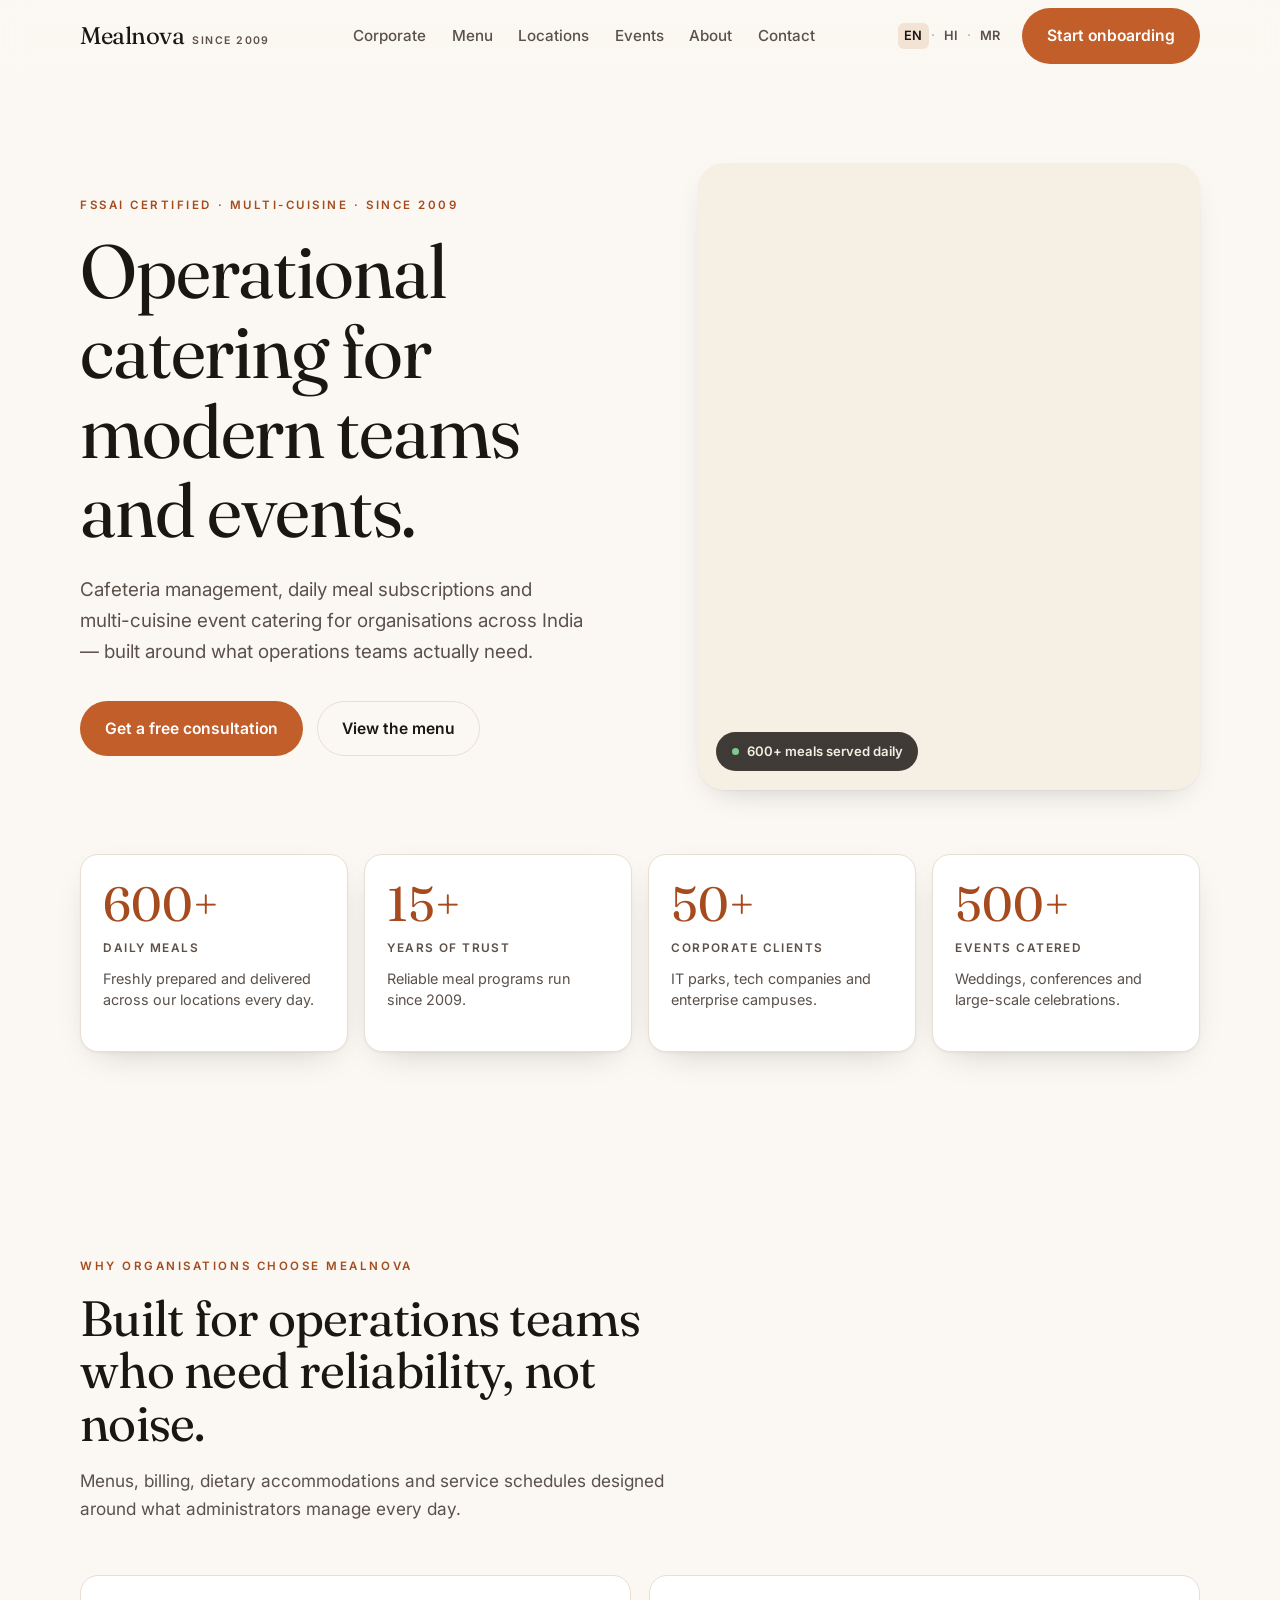
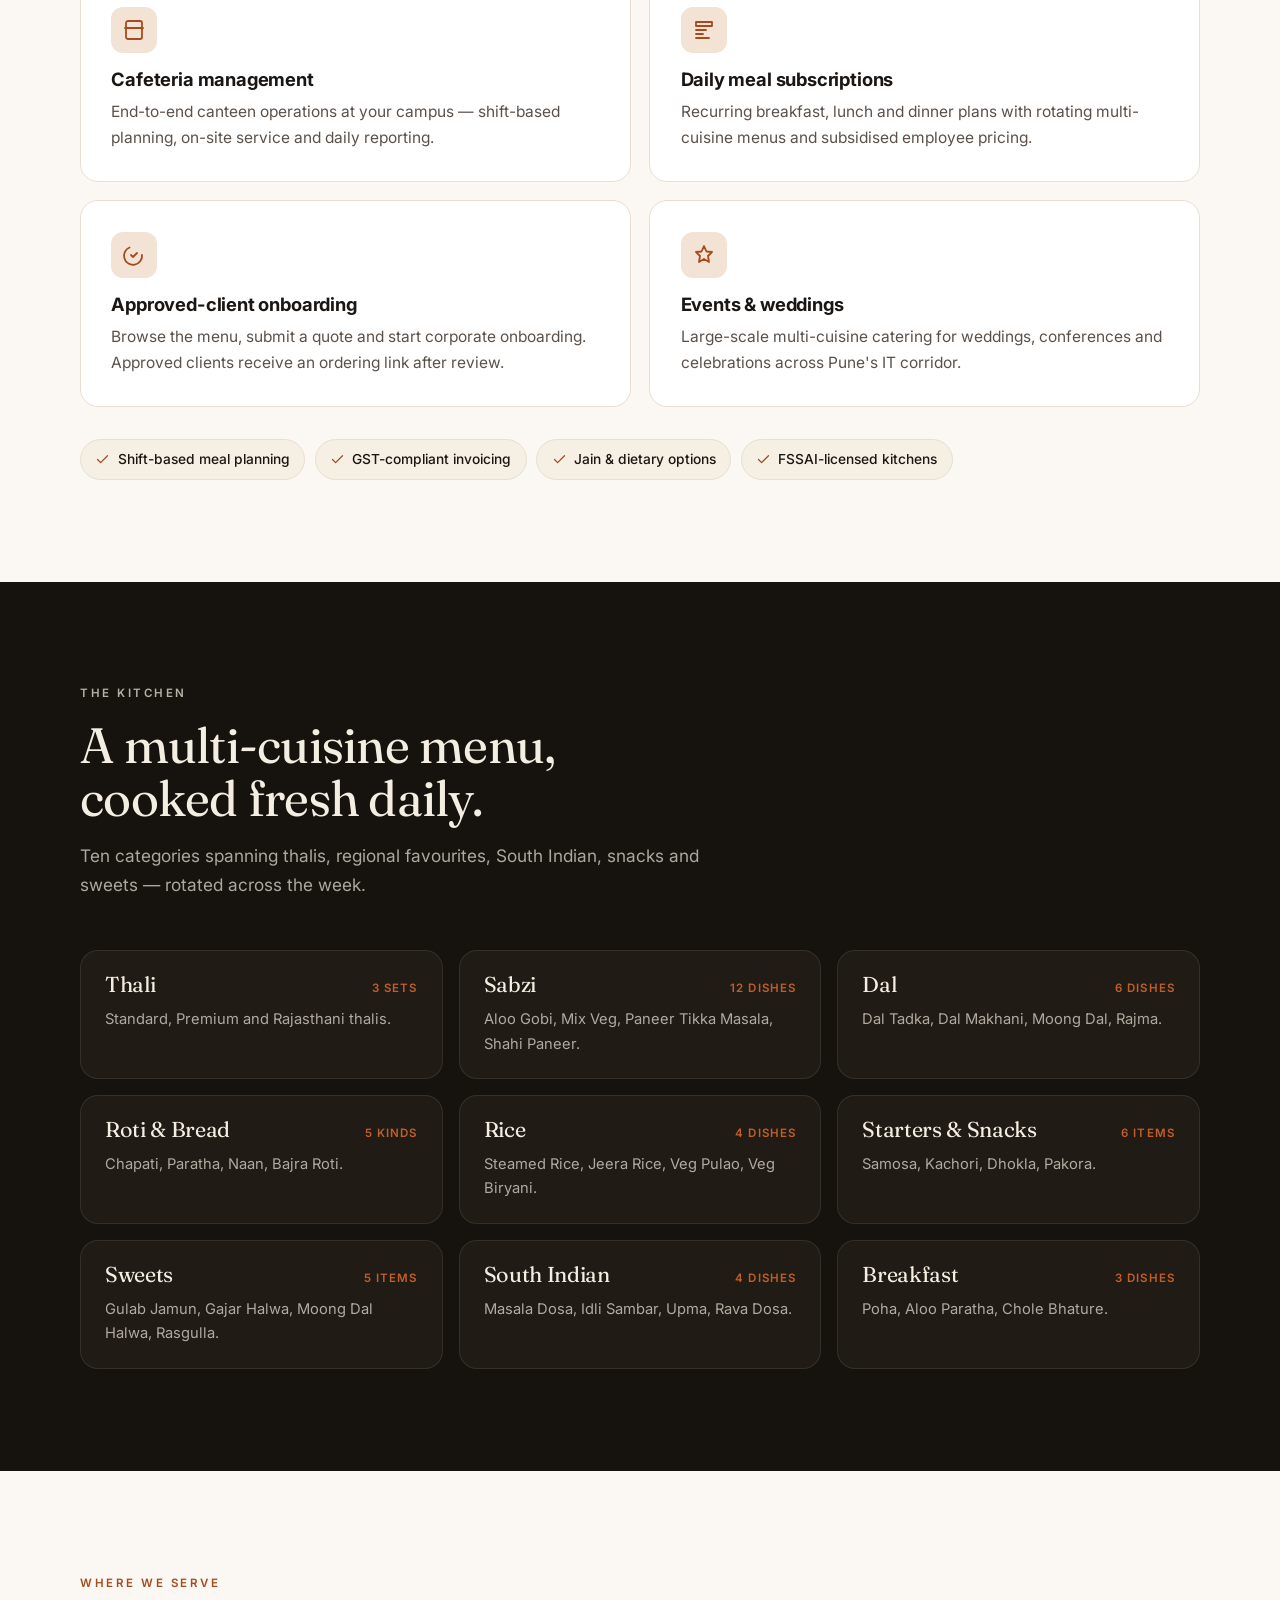
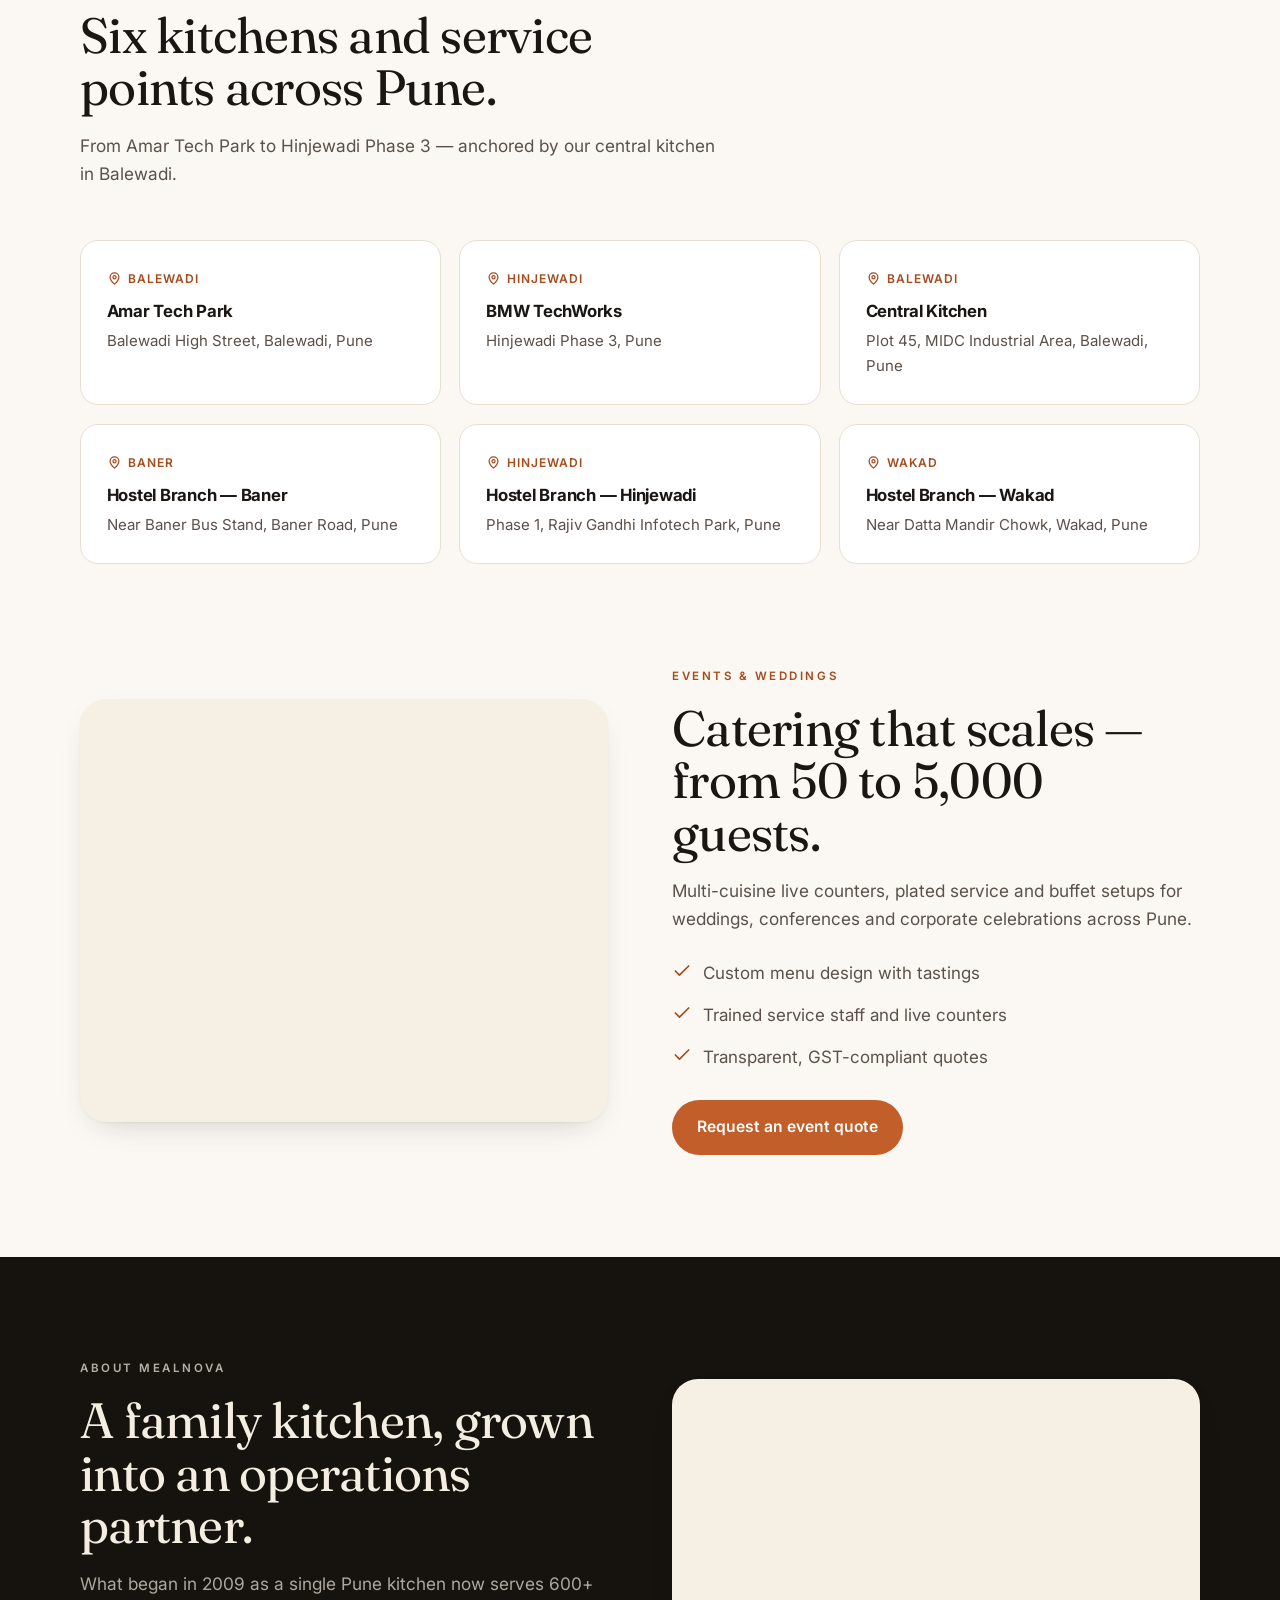
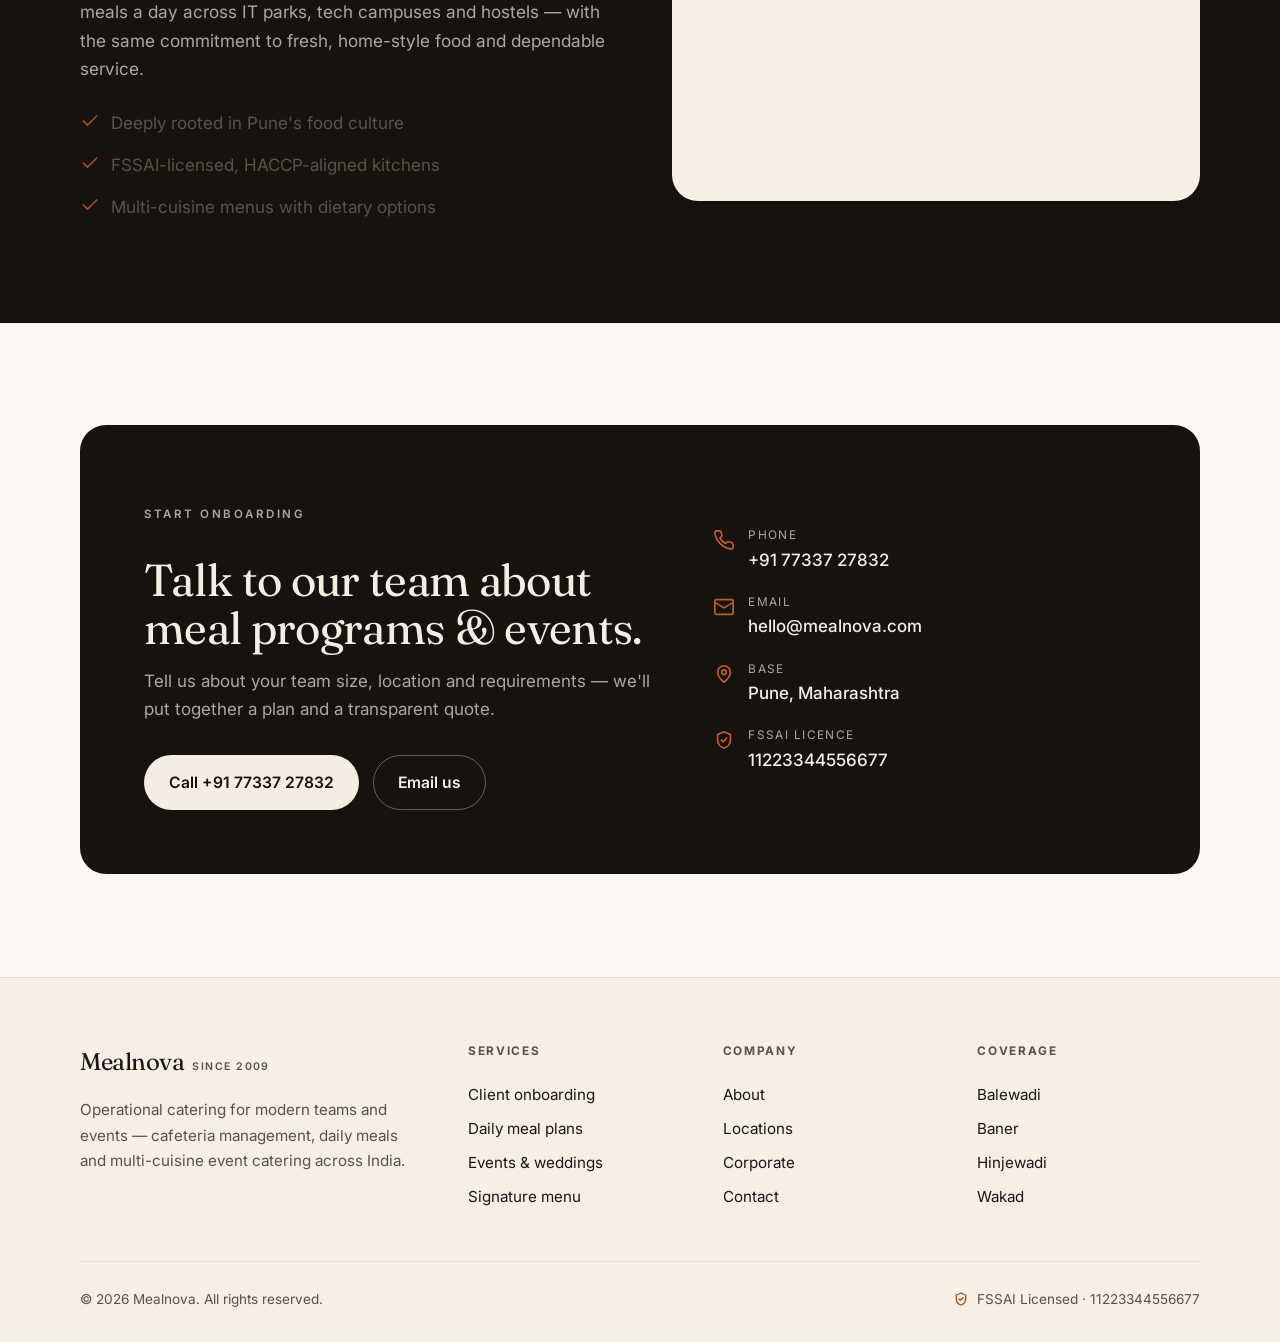
==== index.html @ 6fdff804 "feat: from-scratch static Mealnova site (en/hi/mr) for GitHub Pages @ mealnova.in Warm editorial pre" ====
<!doctype html>
<html lang="en">
<head>
  <meta charset="utf-8" />
  <meta name="viewport" content="width=device-width, initial-scale=1" />
  <title>Mealnova</title>
  <link rel="canonical" href="https://mealnova.in/en/" />
  <script>
    (function () {
      var supported = { hi: "hi", mr: "mr", en: "en" };
      var lang = (navigator.language || "en").slice(0, 2).toLowerCase();
      var target = supported[lang] || "en";
      location.replace(target + "/");
    })();
  </script>
  <meta http-equiv="refresh" content="0; url=en/" />
</head>
<body style="font-family:system-ui,sans-serif;background:#fbf8f3;color:#1a1613;display:grid;place-items:center;min-height:100vh;margin:0">
  <p>Redirecting to <a href="en/">Mealnova</a> — choose a language:
    <a href="en/">English</a> · <a href="hi/">हिन्दी</a> · <a href="mr/">मराठी</a></p>
</body>
</html>
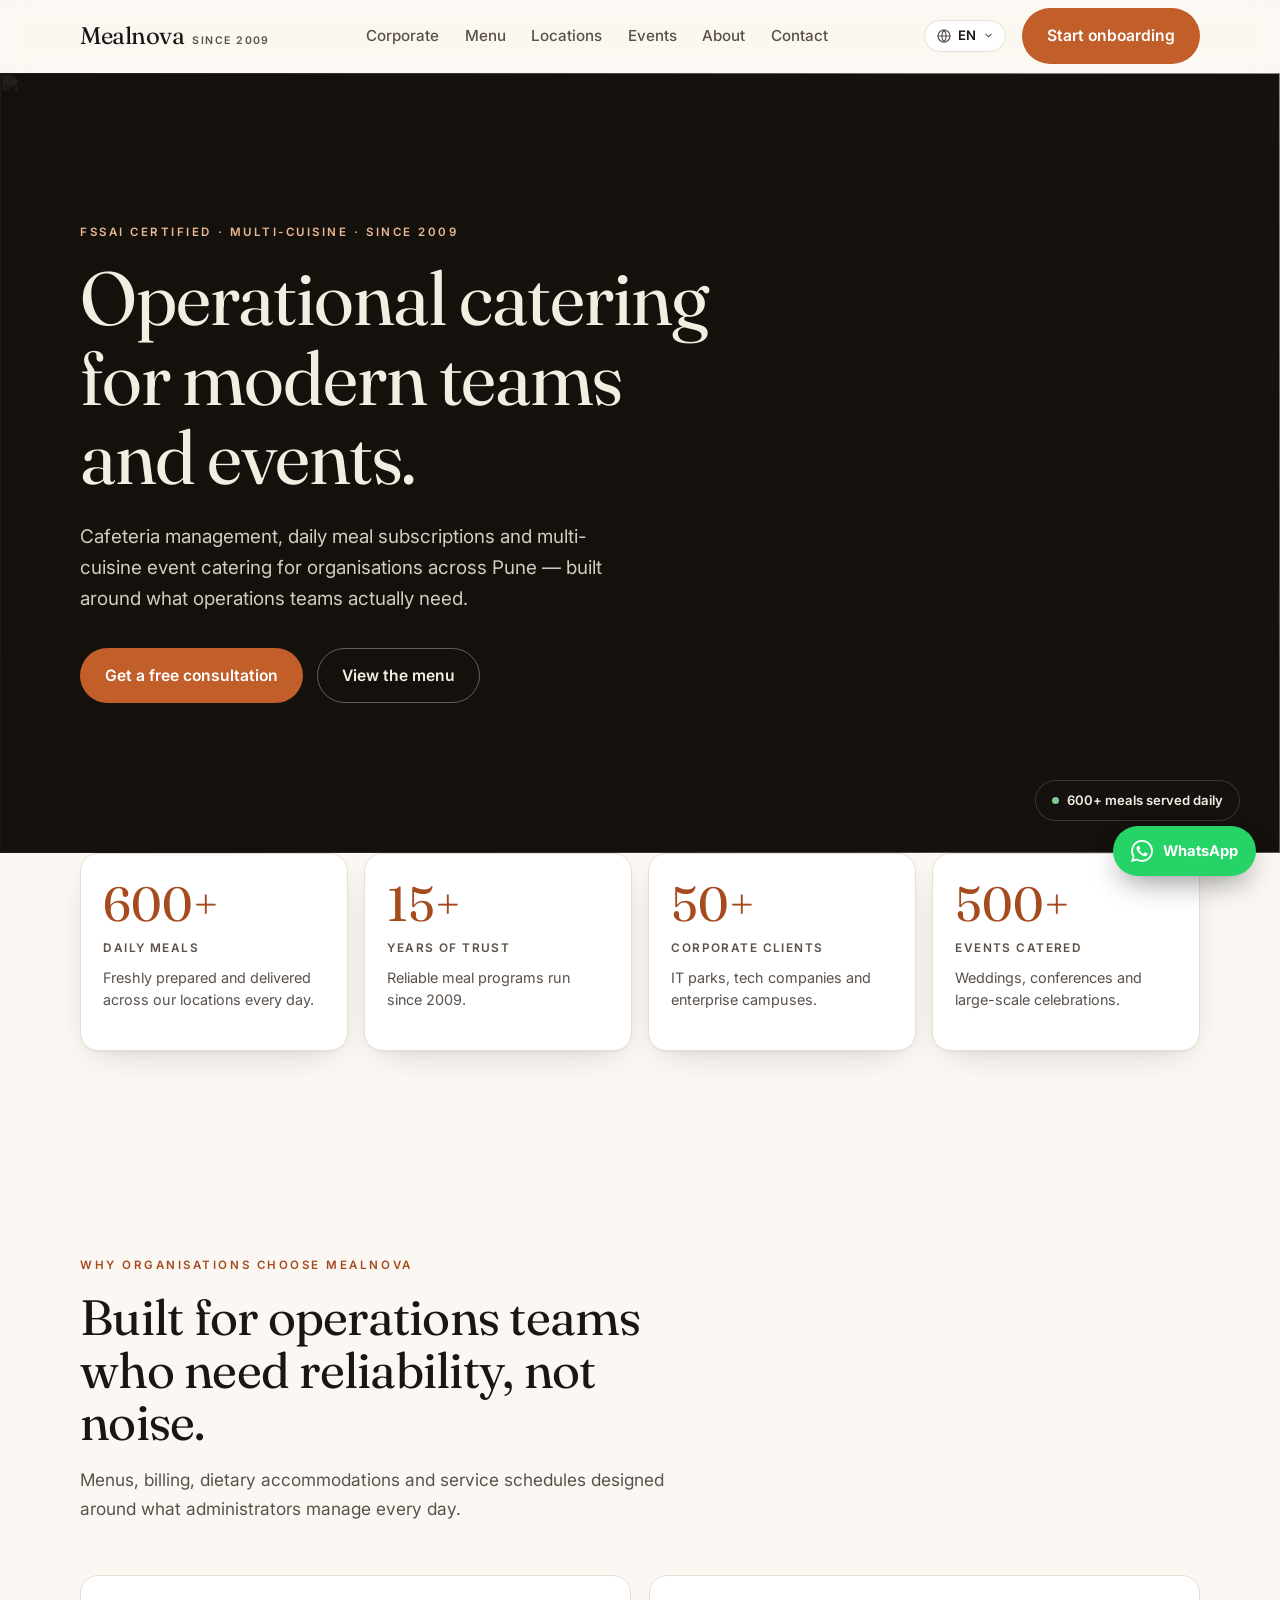
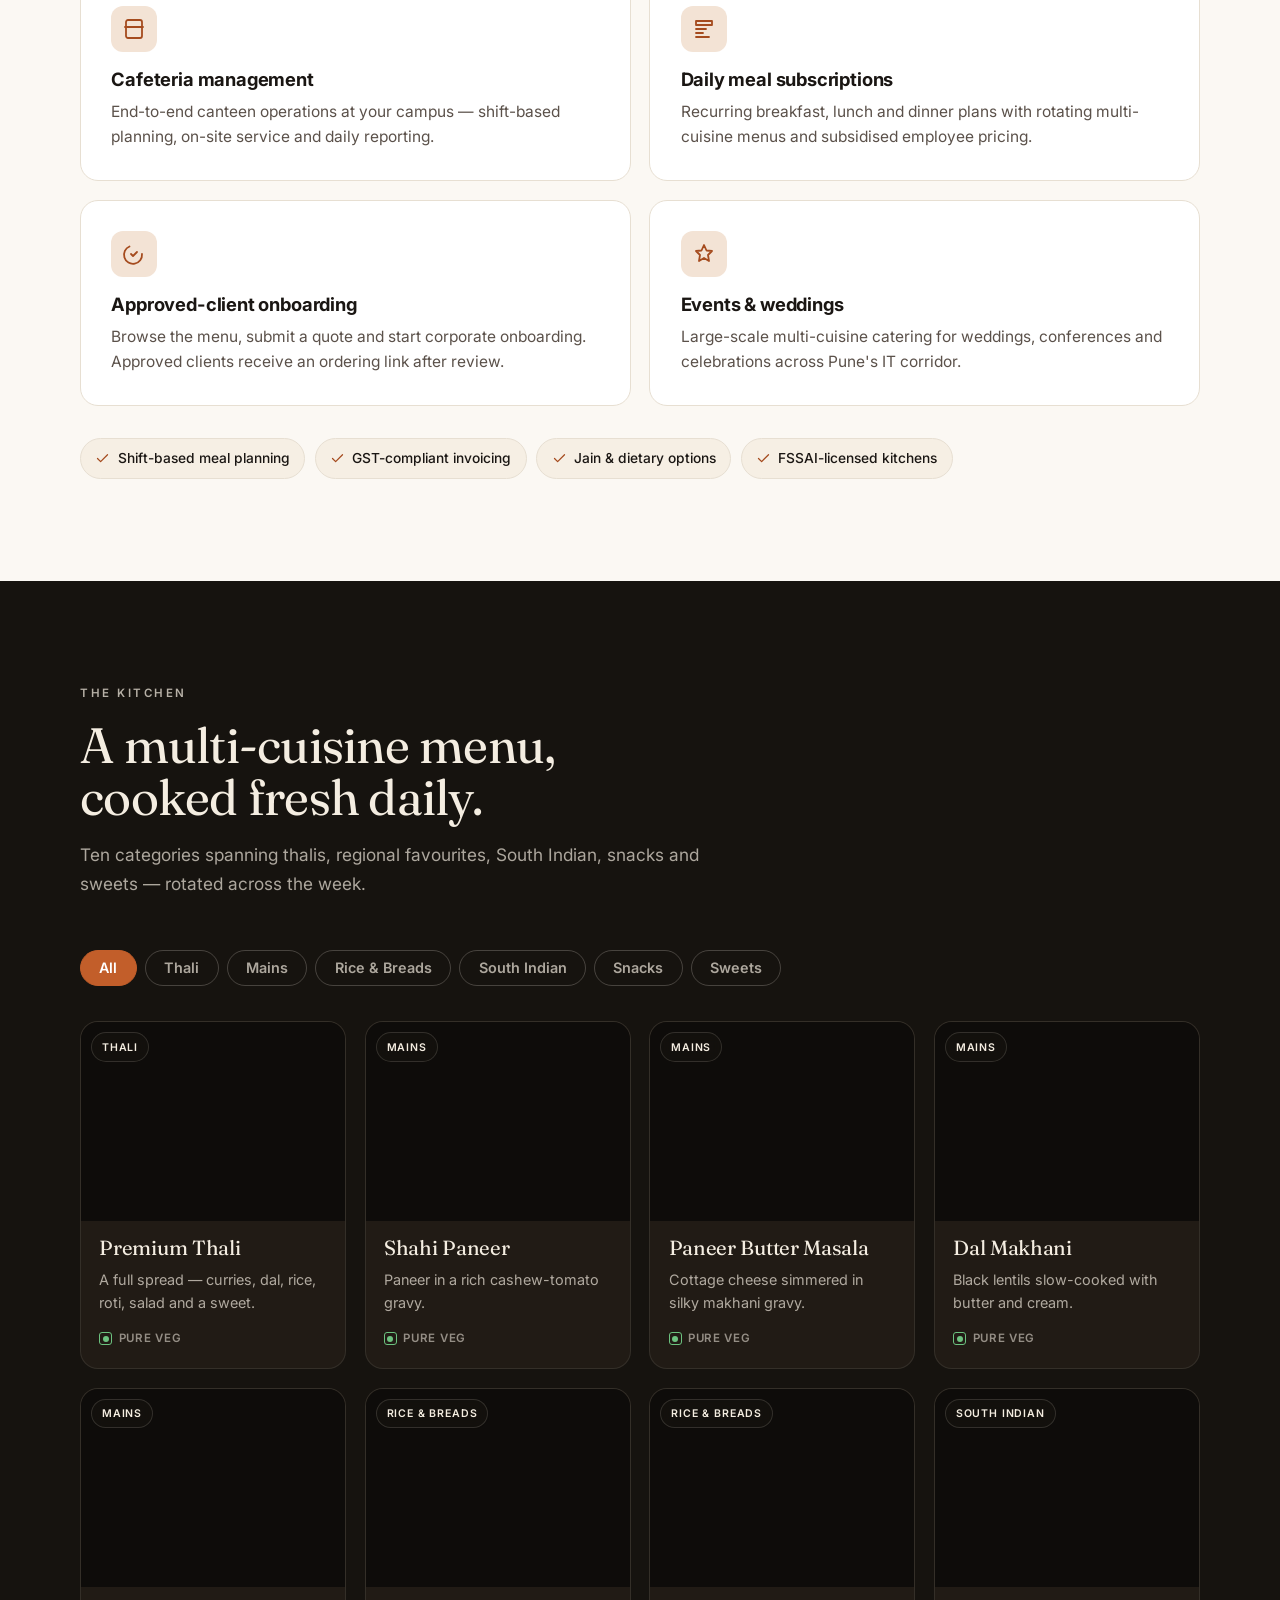
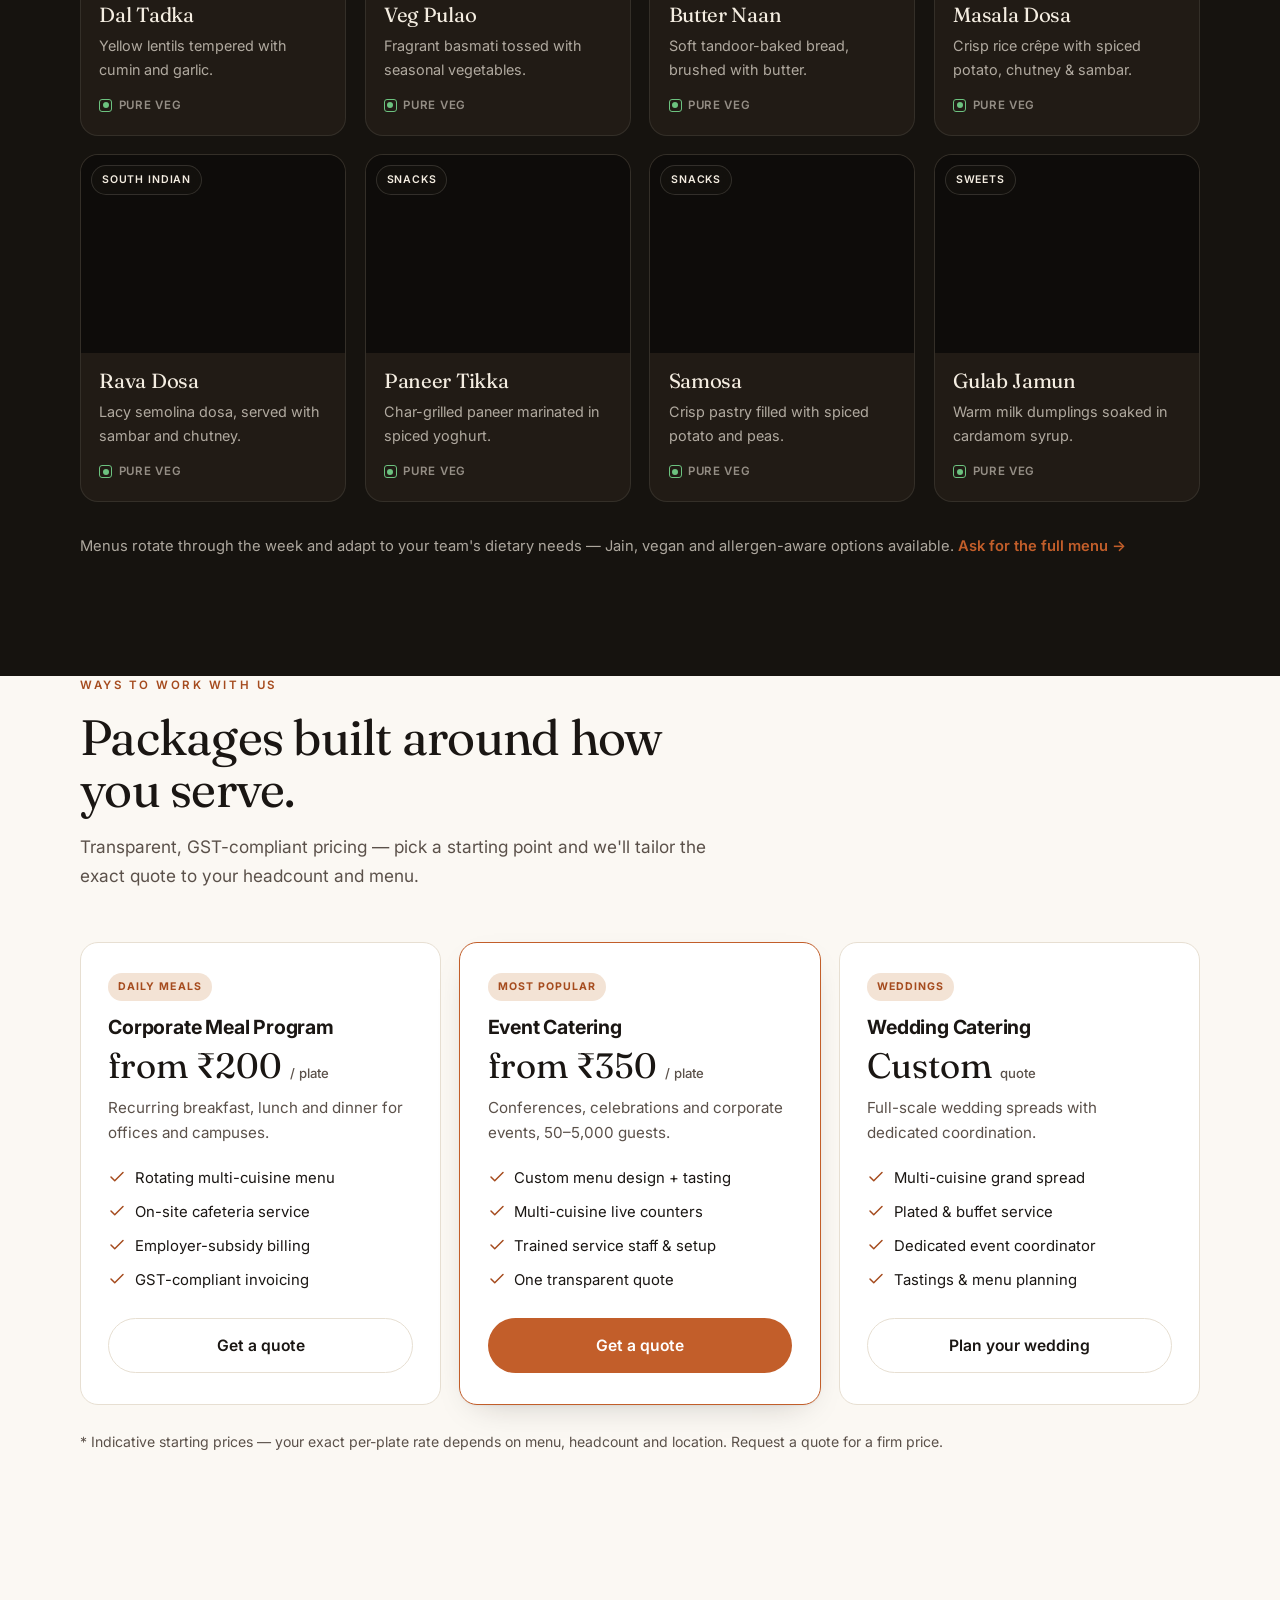
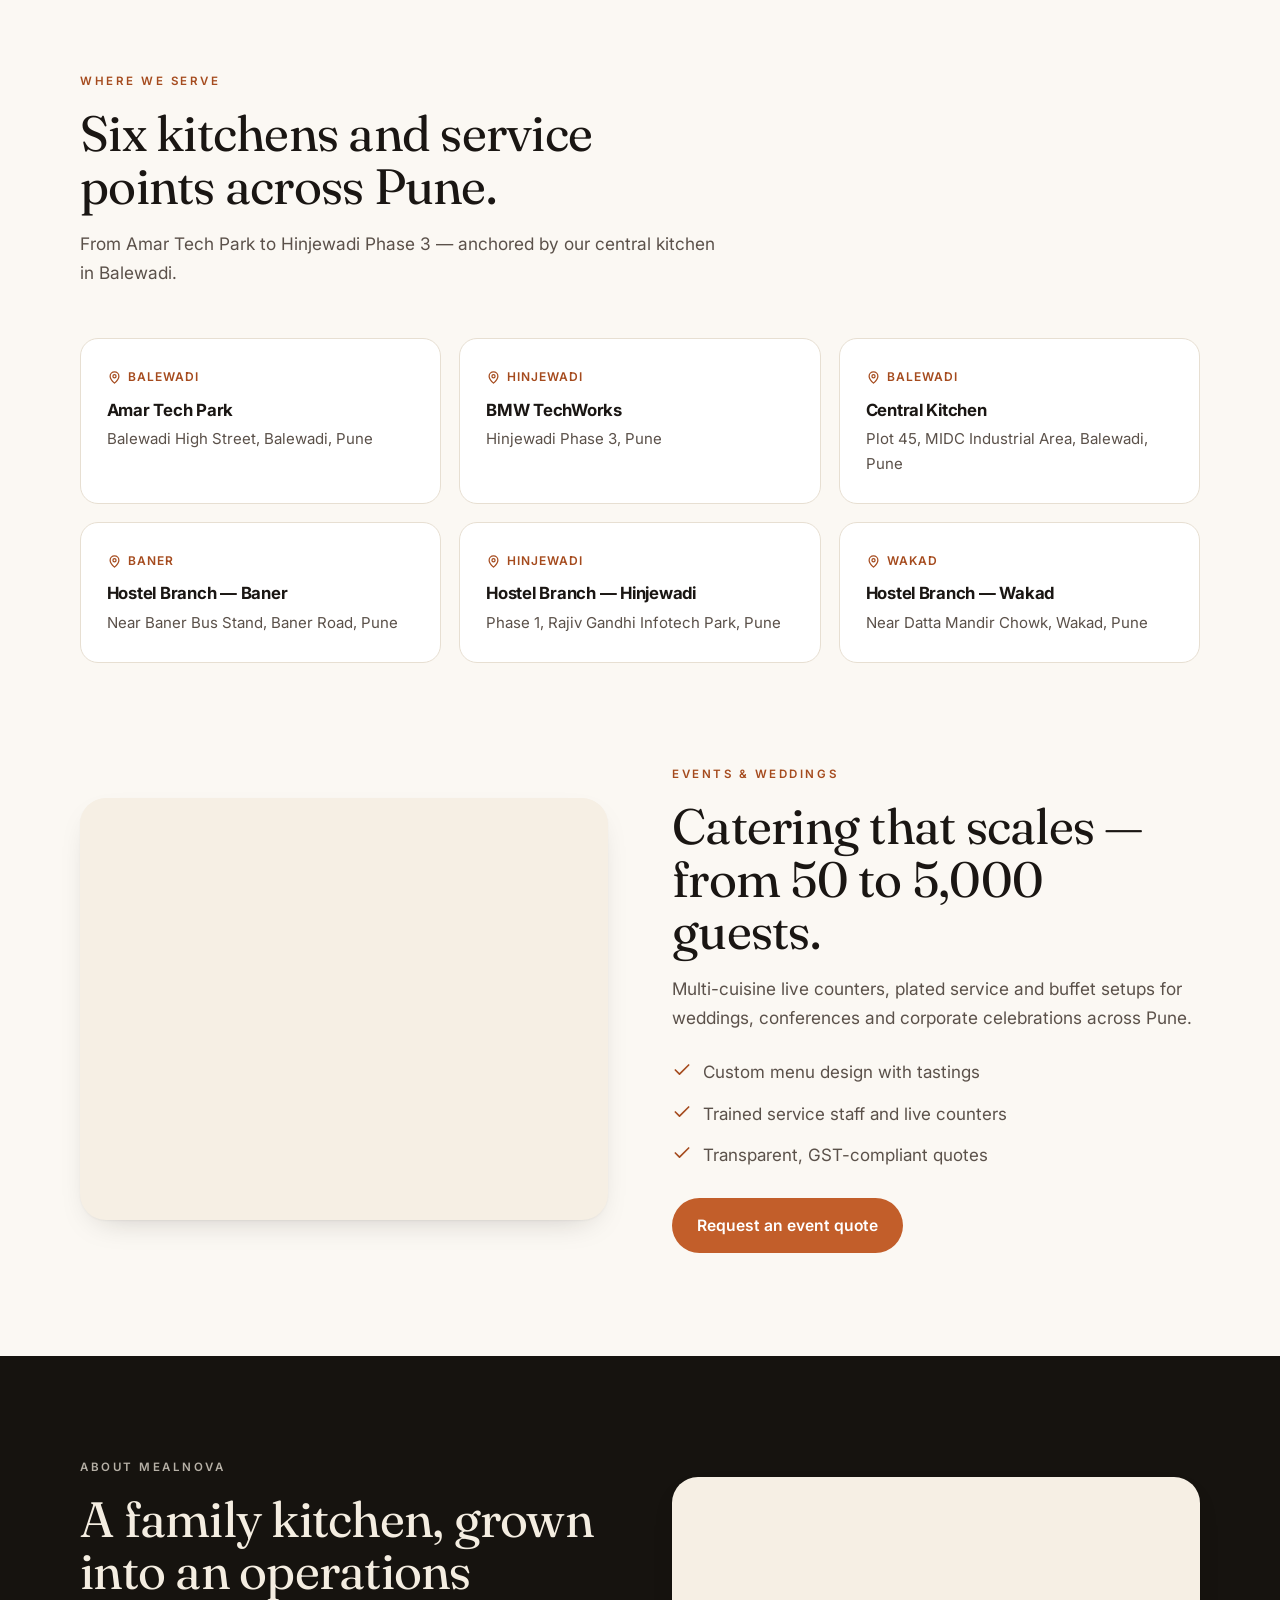
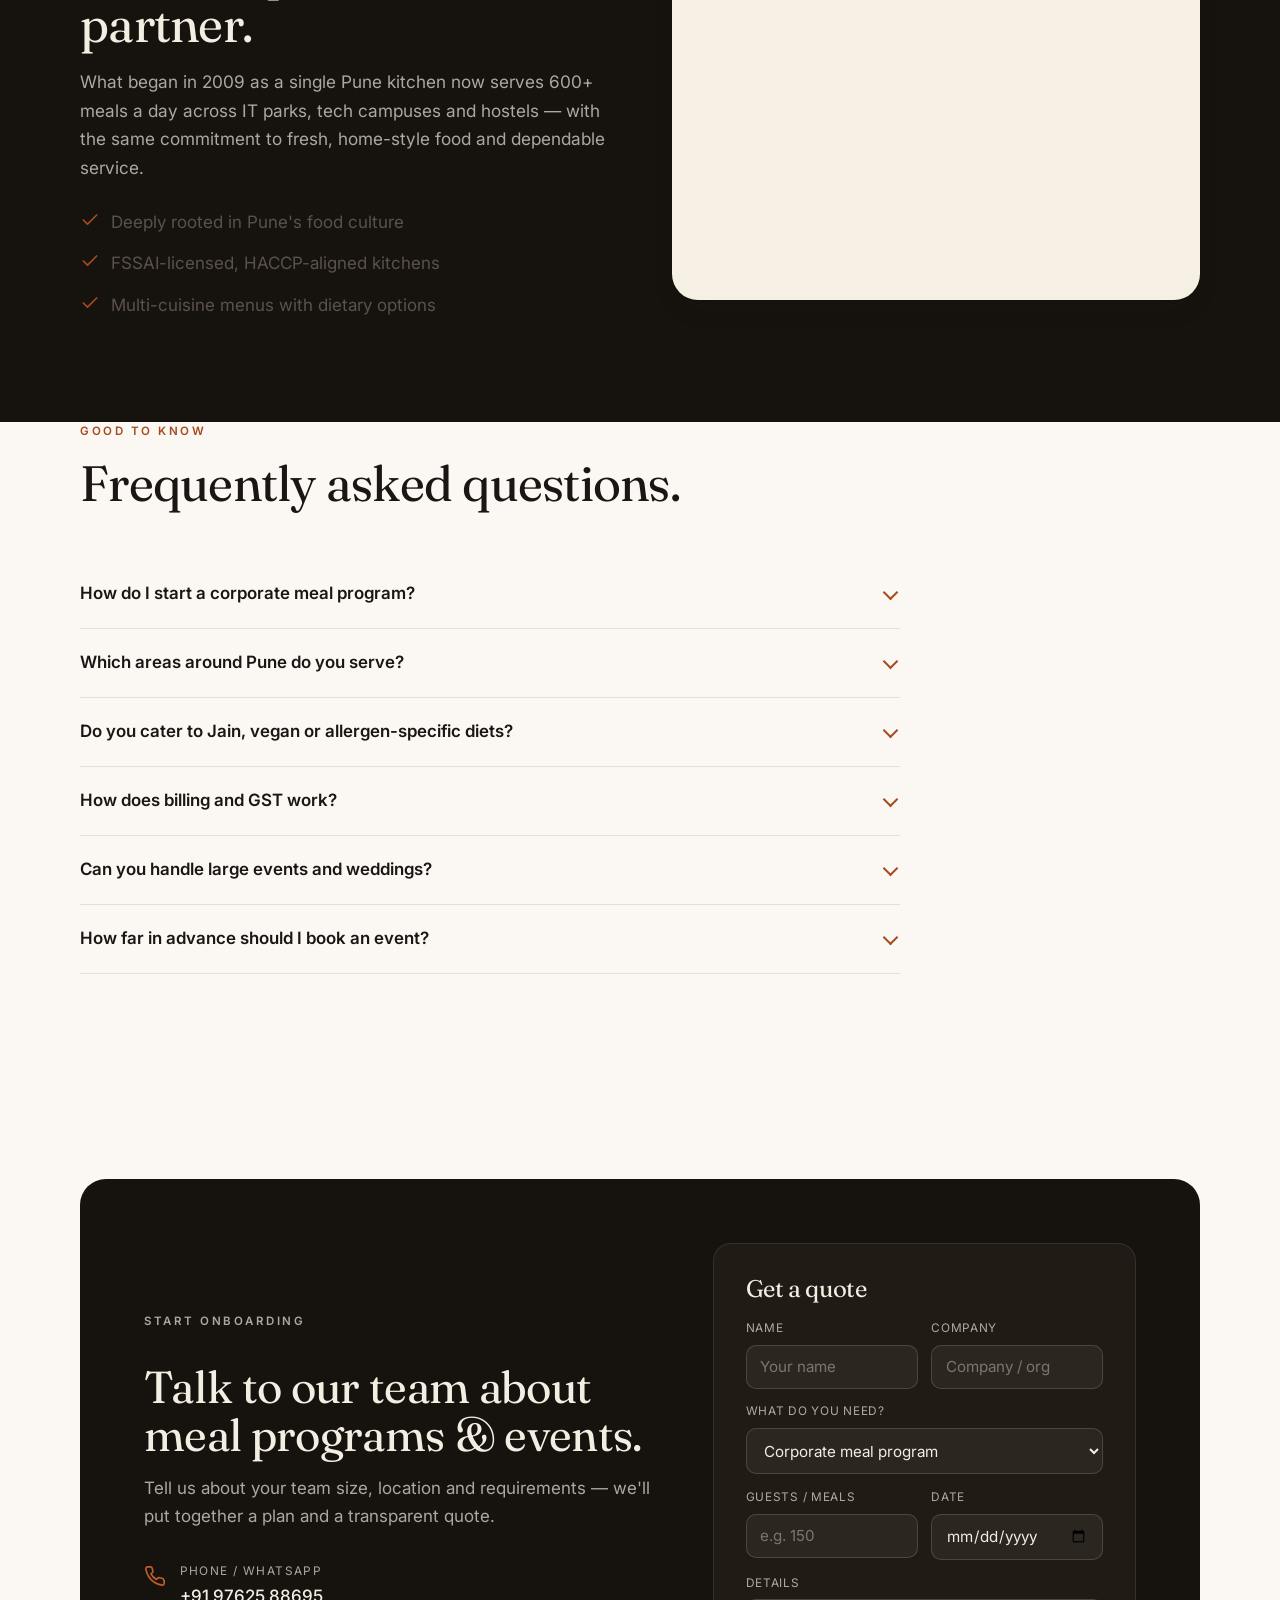
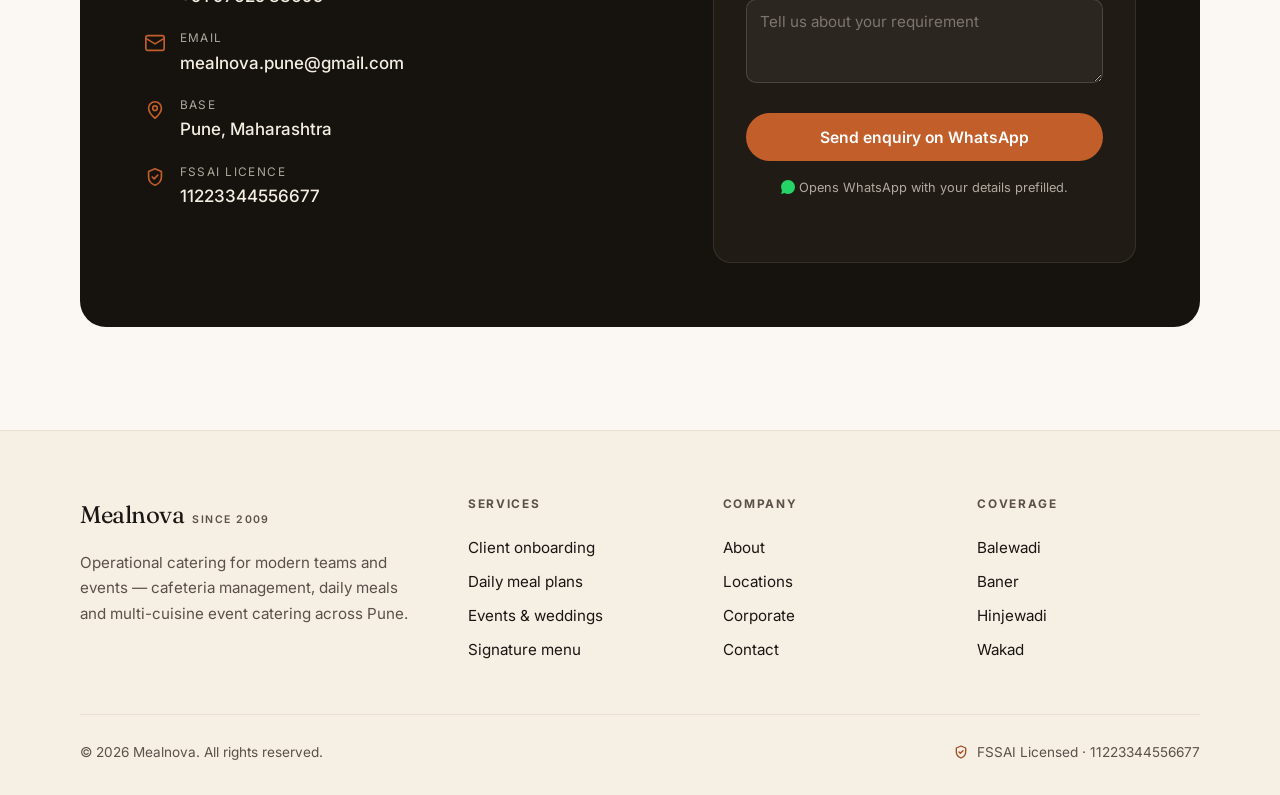
==== commit 2d19e563: "seo: hreflang, LocalBusiness/Caterer JSON-LD, OG/Twitter, favicon, richer sitemap - Add hreflang (en" ====
--- a/index.html
+++ b/index.html
@@ -5,6 +5,7 @@
   <meta name="viewport" content="width=device-width, initial-scale=1" />
   <title>Mealnova</title>
   <link rel="canonical" href="https://mealnova.in/en/" />
+  <link rel="icon" type="image/svg+xml" href="favicon.svg" />
   <script>
     (function () {
       var supported = { hi: "hi", mr: "mr", en: "en" };
